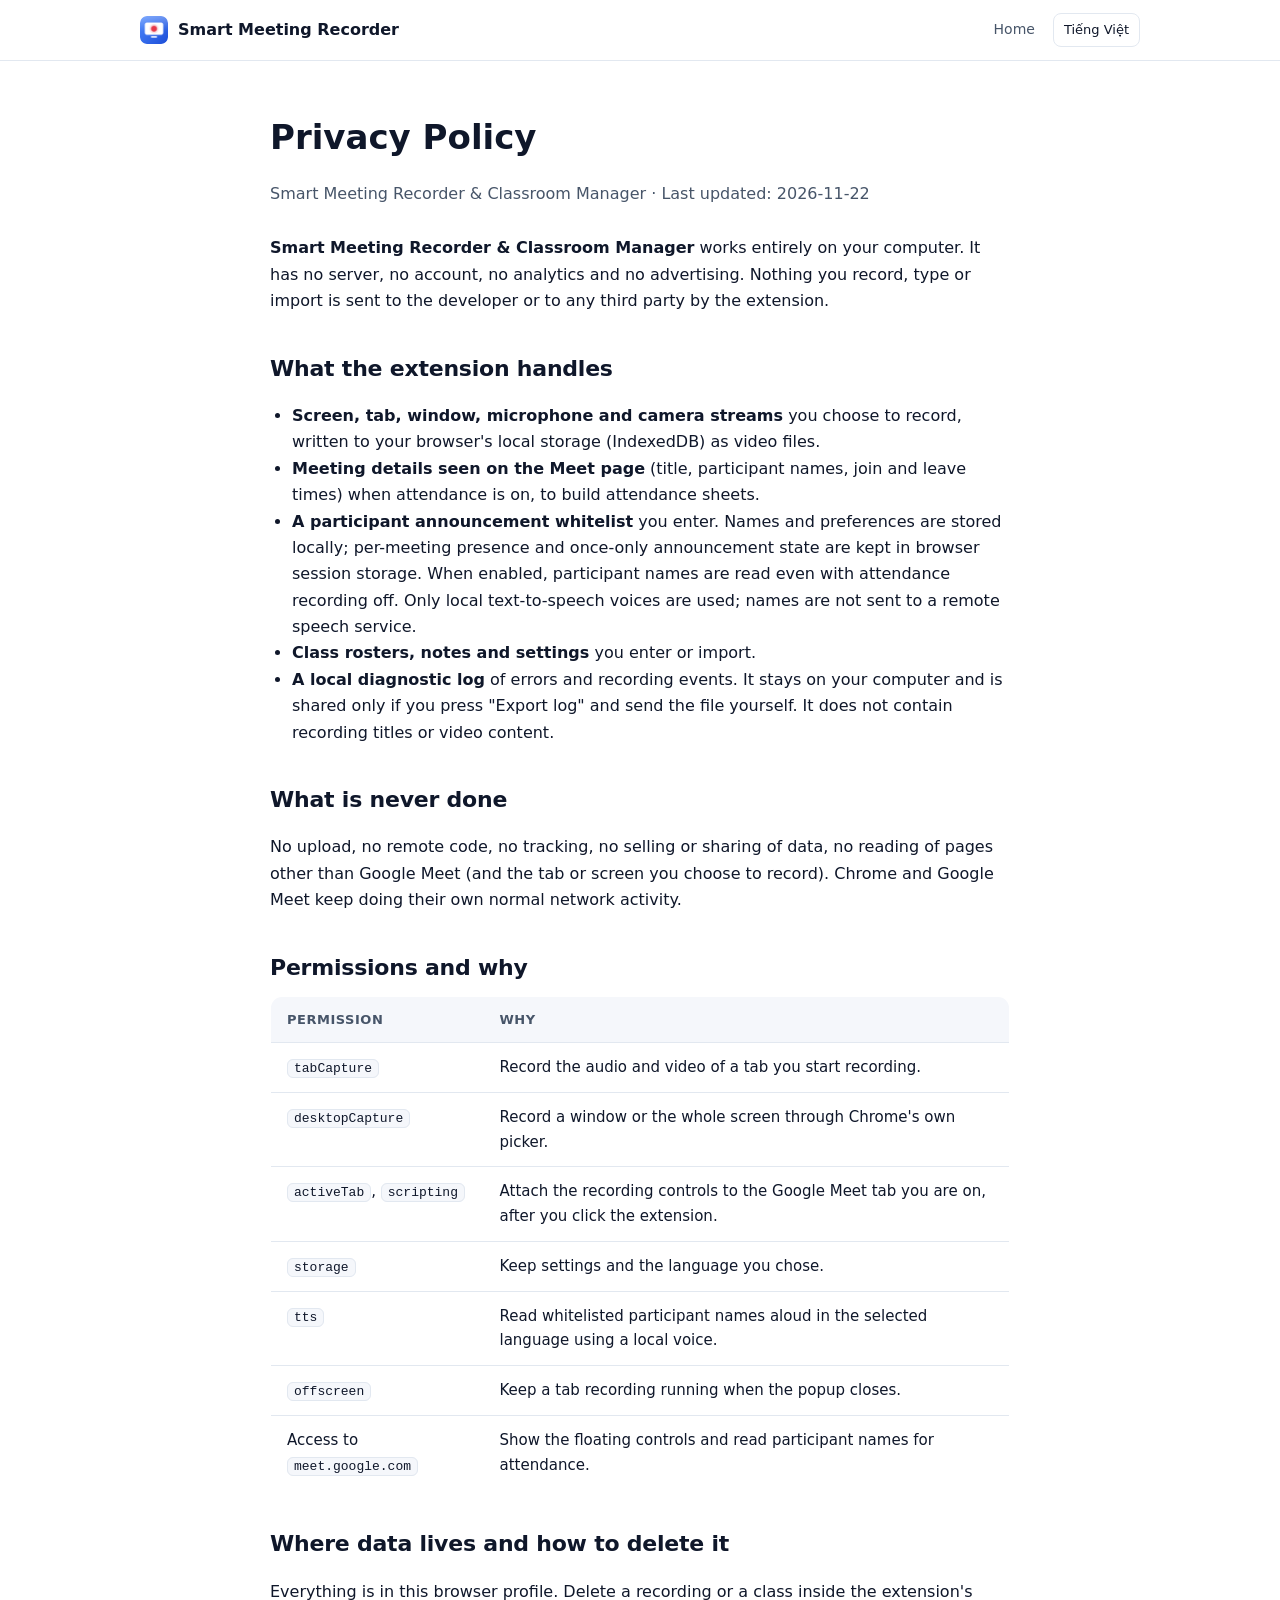
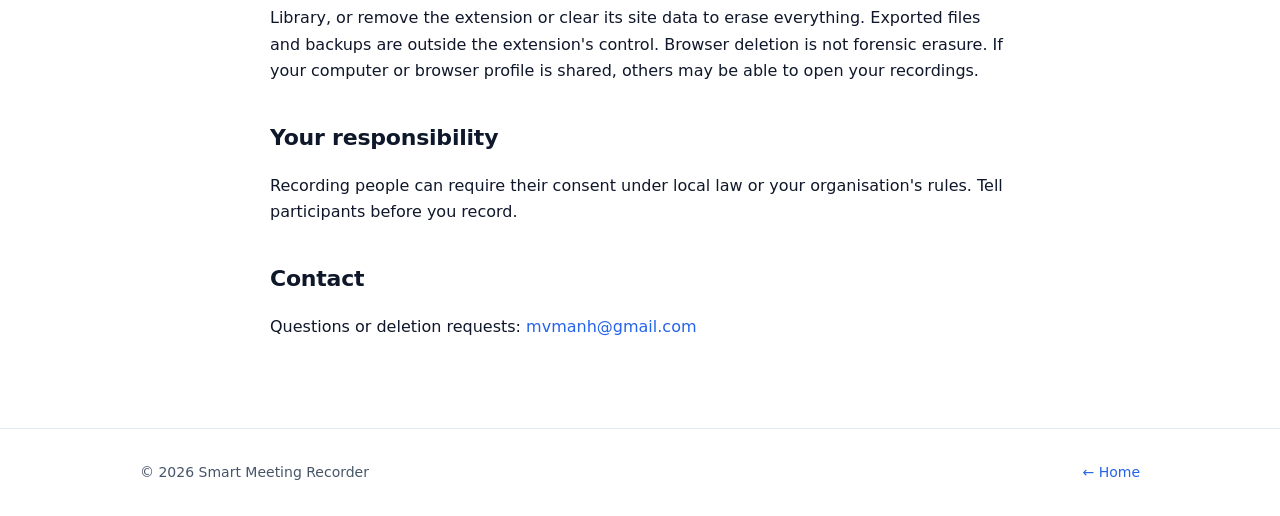
==== privacy.html @ 521e9485 "Initial site: Smart Meeting Recorder landing and privacy policy Co-Authored-By: Claude Sonnet 5.5 <n" ====
<!doctype html>
<html lang="vi"><head><meta charset="utf-8"><meta name="viewport" content="width=device-width,initial-scale=1">
<title>Privacy Policy / Chính sách quyền riêng tư — Smart Meeting Recorder</title>
<meta name="description" content="Privacy policy of Smart Meeting Recorder & Classroom Manager.">
<link rel="icon" href="favicon.png"><link rel="stylesheet" href="style.css"><script src="lang.js"></script></head>
<body data-tvi="Chính sách quyền riêng tư — Smart Meeting Recorder" data-ten="Privacy Policy — Smart Meeting Recorder">
<header class="nav"><div class="wrap"><a class="brand" href="./"><img src="icon-128.png" alt=""><span>Smart Meeting Recorder</span></a>
<nav><a href="./"><span data-l="vi">Trang chủ</span><span data-l="en">Home</span></a><button class="lang" id="lang" type="button">English</button></nav></div></header>
<main class="wrap doc">
<div data-l="en"><h1>Privacy Policy</h1><p class="meta">Smart Meeting Recorder &amp; Classroom Manager · Last updated: 2026-11-22</p>
<p><b>Smart Meeting Recorder &amp; Classroom Manager</b> works entirely on your computer. It has no server, no account, no analytics and no advertising. Nothing you record, type or import is sent to the developer or to any third party by the extension.</p>
<h2>What the extension handles</h2><ul>
<li><b>Screen, tab, window, microphone and camera streams</b> you choose to record, written to your browser's local storage (IndexedDB) as video files.</li>
<li><b>Meeting details seen on the Meet page</b> (title, participant names, join and leave times) when attendance is on, to build attendance sheets.</li>
<li><b>A participant announcement whitelist</b> you enter. Names and preferences are stored locally; per-meeting presence and once-only announcement state are kept in browser session storage. When enabled, participant names are read even with attendance recording off. Only local text-to-speech voices are used; names are not sent to a remote speech service.</li>
<li><b>Class rosters, notes and settings</b> you enter or import.</li>
<li><b>A local diagnostic log</b> of errors and recording events. It stays on your computer and is shared only if you press "Export log" and send the file yourself. It does not contain recording titles or video content.</li></ul>
<h2>What is never done</h2><p>No upload, no remote code, no tracking, no selling or sharing of data, no reading of pages other than Google Meet (and the tab or screen you choose to record). Chrome and Google Meet keep doing their own normal network activity.</p>
<h2>Permissions and why</h2><table><tr><th>Permission</th><th>Why</th></tr>
<tr><td><code>tabCapture</code></td><td>Record the audio and video of a tab you start recording.</td></tr>
<tr><td><code>desktopCapture</code></td><td>Record a window or the whole screen through Chrome's own picker.</td></tr>
<tr><td><code>activeTab</code>, <code>scripting</code></td><td>Attach the recording controls to the Google Meet tab you are on, after you click the extension.</td></tr>
<tr><td><code>storage</code></td><td>Keep settings and the language you chose.</td></tr>
<tr><td><code>tts</code></td><td>Read whitelisted participant names aloud in the selected language using a local voice.</td></tr>
<tr><td><code>offscreen</code></td><td>Keep a tab recording running when the popup closes.</td></tr>
<tr><td>Access to <code>meet.google.com</code></td><td>Show the floating controls and read participant names for attendance.</td></tr></table>
<h2>Where data lives and how to delete it</h2><p>Everything is in this browser profile. Delete a recording or a class inside the extension's Library, or remove the extension or clear its site data to erase everything. Exported files and backups are outside the extension's control. Browser deletion is not forensic erasure. If your computer or browser profile is shared, others may be able to open your recordings.</p>
<h2>Your responsibility</h2><p>Recording people can require their consent under local law or your organisation's rules. Tell participants before you record.</p>
<h2>Contact</h2><p>Questions or deletion requests: <a href="mailto:mvmanh@gmail.com">mvmanh@gmail.com</a></p></div>
<div data-l="vi"><h1>Chính sách quyền riêng tư</h1><p class="meta">Smart Meeting Recorder &amp; Classroom Manager · Cập nhật: 22/11/2026</p>
<p><b>Smart Meeting Recorder &amp; Classroom Manager</b> chạy hoàn toàn trên máy của bạn. Không có máy chủ, không tài khoản, không thống kê, không quảng cáo. Extension không gửi bất cứ thứ gì bạn ghi, gõ hoặc nhập cho nhà phát triển hay bên thứ ba.</p>
<h2>Dữ liệu được xử lý</h2><ul>
<li><b>Luồng màn hình, tab, cửa sổ, micro và camera</b> bạn chọn ghi, lưu trong bộ nhớ cục bộ của trình duyệt (IndexedDB) dưới dạng file video.</li>
<li><b>Thông tin cuộc họp hiện trên trang Meet</b> (tên cuộc họp, tên người tham gia, giờ vào/ra) khi bật điểm danh, để lập bảng điểm danh.</li>
<li><b>Danh sách tên cho thông báo ra/vào</b> do bạn nhập. Tên và tùy chọn được lưu cục bộ; trạng thái hiện diện và giới hạn đọc một lần được giữ trong phiên trình duyệt. Khi bật thông báo, tiện ích đọc tên người tham gia kể cả khi tắt điểm danh. Chỉ dùng giọng đọc cục bộ; tên không được gửi tới dịch vụ đọc giọng nói từ xa.</li>
<li><b>Danh sách lớp, ghi chú và cài đặt</b> do bạn nhập hoặc nhập từ file.</li>
<li><b>Nhật ký chẩn đoán cục bộ</b> về lỗi và sự kiện ghi hình. Chỉ rời máy khi bạn bấm "Xuất nhật ký" và tự gửi đi; không chứa tên bản ghi hay nội dung video.</li></ul>
<h2>Không bao giờ</h2><p>Tải lên, chạy mã từ xa, theo dõi, bán hoặc chia sẻ dữ liệu, đọc các trang khác ngoài Google Meet (và tab hay màn hình bạn chọn ghi). Chrome và Google Meet vẫn hoạt động mạng bình thường của riêng chúng.</p>
<h2>Quyền và lý do</h2><table><tr><th>Quyền</th><th>Lý do</th></tr>
<tr><td><code>tabCapture</code></td><td>Ghi âm thanh và hình của tab bạn bắt đầu ghi.</td></tr>
<tr><td><code>desktopCapture</code></td><td>Ghi cửa sổ hoặc toàn màn hình qua hộp chọn của Chrome.</td></tr>
<tr><td><code>activeTab</code>, <code>scripting</code></td><td>Gắn thanh điều khiển vào tab Google Meet đang mở, sau khi bạn bấm extension.</td></tr>
<tr><td><code>storage</code></td><td>Lưu cài đặt và ngôn ngữ đã chọn.</td></tr>
<tr><td><code>tts</code></td><td>Đọc tên người tham gia trong danh sách theo ngôn ngữ đã chọn bằng giọng đọc cục bộ.</td></tr>
<tr><td><code>offscreen</code></td><td>Giữ bản ghi tab chạy khi popup đóng.</td></tr>
<tr><td>Truy cập <code>meet.google.com</code></td><td>Hiện thanh điều khiển nổi và đọc tên người tham gia để điểm danh.</td></tr></table>
<h2>Dữ liệu nằm ở đâu và cách xóa</h2><p>Mọi thứ nằm trong hồ sơ trình duyệt này. Xóa từng bản ghi hoặc lớp trong Thư viện, hoặc gỡ extension / xóa dữ liệu trang để xóa tất cả. File đã xuất và bản sao lưu nằm ngoài tầm kiểm soát của extension. Xóa trong trình duyệt không phải xóa an toàn kiểu pháp y. Nếu máy hoặc hồ sơ trình duyệt dùng chung, người khác có thể mở được bản ghi của bạn.</p>
<h2>Trách nhiệm của bạn</h2><p>Ghi hình người khác có thể cần sự đồng ý theo pháp luật hoặc quy định tổ chức. Hãy thông báo cho người tham gia trước khi ghi.</p>
<h2>Liên hệ</h2><p>Câu hỏi hoặc yêu cầu xóa dữ liệu: <a href="mailto:mvmanh@gmail.com">mvmanh@gmail.com</a></p></div>
</main>
<footer><div class="wrap"><span>© 2026 Smart Meeting Recorder</span><a href="./"><span data-l="vi">← Trang chủ</span><span data-l="en">← Home</span></a></div></footer>
</body></html>
---- style.css ----
:root{--bg:#fff;--bg2:#f5f7fb;--fg:#0f172a;--muted:#475569;--line:#e2e8f0;--brand:#2563eb;--brand-d:#1d4ed8;--card:#fff;--shadow:0 1px 2px rgba(15,23,42,.06),0 8px 24px rgba(15,23,42,.06)}
@media (prefers-color-scheme:dark){:root{--bg:#0b1220;--bg2:#101a2e;--fg:#e5e9f2;--muted:#9aa7bd;--line:#1f2b44;--brand:#5b9bff;--brand-d:#3b82f6;--card:#121c33;--shadow:0 1px 2px rgba(0,0,0,.4)}}
*{box-sizing:border-box}html{scroll-behavior:smooth}
body{margin:0;background:var(--bg);color:var(--fg);font:16px/1.65 system-ui,-apple-system,"Segoe UI",Roboto,"Helvetica Neue",Arial,sans-serif}
a{color:var(--brand);text-decoration:none}a:hover{text-decoration:underline}
.wrap{max-width:1040px;margin:0 auto;padding:0 20px}
header.nav{position:sticky;top:0;z-index:10;background:color-mix(in srgb,var(--bg) 88%,transparent);backdrop-filter:blur(10px);border-bottom:1px solid var(--line)}
.nav .wrap{display:flex;align-items:center;gap:20px;height:60px}
.brand{display:flex;align-items:center;gap:10px;font-weight:700;color:var(--fg)}.brand img{width:28px;height:28px;border-radius:7px}
.nav nav{margin-left:auto;display:flex;align-items:center;gap:18px;font-size:14px}.nav nav a{color:var(--muted)}.nav nav a:hover{color:var(--fg);text-decoration:none}
.lang{border:1px solid var(--line);background:var(--card);color:var(--fg);border-radius:8px;padding:5px 10px;font:inherit;font-size:13px;cursor:pointer}
.hero{padding:72px 0 56px;background:linear-gradient(180deg,var(--bg2),var(--bg));text-align:center}
.hero img.logo{width:88px;height:88px;border-radius:20px;box-shadow:var(--shadow)}
.hero h1{font-size:clamp(28px,5vw,46px);line-height:1.15;margin:22px auto 14px;max-width:760px;letter-spacing:-.02em}
.hero p.lead{font-size:18px;color:var(--muted);max-width:640px;margin:0 auto 28px}
.btns{display:flex;gap:12px;justify-content:center;flex-wrap:wrap}
.btn{display:inline-block;padding:12px 22px;border-radius:10px;font-weight:600;border:1px solid var(--line);background:var(--card);color:var(--fg)}
.btn:hover{text-decoration:none;border-color:var(--brand)}
.btn.primary{background:var(--brand-d);border-color:var(--brand-d);color:#fff}.btn.primary:hover{filter:brightness(1.08)}
.badges{margin-top:22px;display:flex;gap:8px;justify-content:center;flex-wrap:wrap}
.badge{font-size:13px;padding:4px 12px;border-radius:99px;background:var(--card);border:1px solid var(--line);color:var(--muted)}
section{padding:60px 0}section.alt{background:var(--bg2)}
h2{font-size:28px;letter-spacing:-.01em;margin:0 0 8px}.sub{color:var(--muted);margin:0 0 32px;max-width:640px}
.grid{display:grid;gap:18px;grid-template-columns:repeat(auto-fit,minmax(260px,1fr))}
.card{background:var(--card);border:1px solid var(--line);border-radius:14px;padding:22px;box-shadow:var(--shadow)}
.card h3{margin:0 0 6px;font-size:17px}.card p{margin:0;color:var(--muted);font-size:15px}.card .ic{font-size:26px;margin-bottom:10px}
ol.steps{counter-reset:s;list-style:none;padding:0;margin:0;display:grid;gap:14px}
ol.steps li{counter-increment:s;background:var(--card);border:1px solid var(--line);border-radius:12px;padding:16px 18px 16px 62px;position:relative}
ol.steps li:before{content:counter(s);position:absolute;left:18px;top:14px;width:32px;height:32px;border-radius:50%;background:var(--brand-d);color:#fff;font-weight:700;display:grid;place-items:center}
table{width:100%;border-collapse:collapse;background:var(--card);border:1px solid var(--line);border-radius:12px;overflow:hidden;font-size:15px}
th,td{text-align:left;padding:12px 16px;border-bottom:1px solid var(--line);vertical-align:top}th{background:var(--bg2);font-size:13px;text-transform:uppercase;letter-spacing:.04em;color:var(--muted)}tr:last-child td{border-bottom:0}
code,kbd{font:13px ui-monospace,SFMono-Regular,Menlo,monospace;background:var(--bg2);border:1px solid var(--line);border-radius:6px;padding:1px 6px}
details{background:var(--card);border:1px solid var(--line);border-radius:12px;padding:14px 18px;margin-bottom:10px}summary{cursor:pointer;font-weight:600}details p{color:var(--muted);margin:10px 0 0}
footer{border-top:1px solid var(--line);padding:32px 0;color:var(--muted);font-size:14px}footer .wrap{display:flex;gap:16px;flex-wrap:wrap;justify-content:space-between}
.doc{max-width:780px;padding:48px 20px 72px}.doc h1{font-size:34px;margin:0 0 6px}.doc h2{font-size:22px;margin:36px 0 10px}.doc h3{font-size:17px;margin:22px 0 6px}.doc .meta{color:var(--muted);margin-bottom:28px}.doc ul{padding-left:22px}
.note{background:var(--bg2);border-left:4px solid var(--brand);padding:12px 16px;border-radius:8px;margin:18px 0}
[data-l]{display:none}html[lang=vi] [data-l=vi],html[lang=en] [data-l=en]{display:revert}
@media(max-width:640px){.nav nav a.hide-sm{display:none}.hero{padding:48px 0 36px}th,td{padding:10px}}
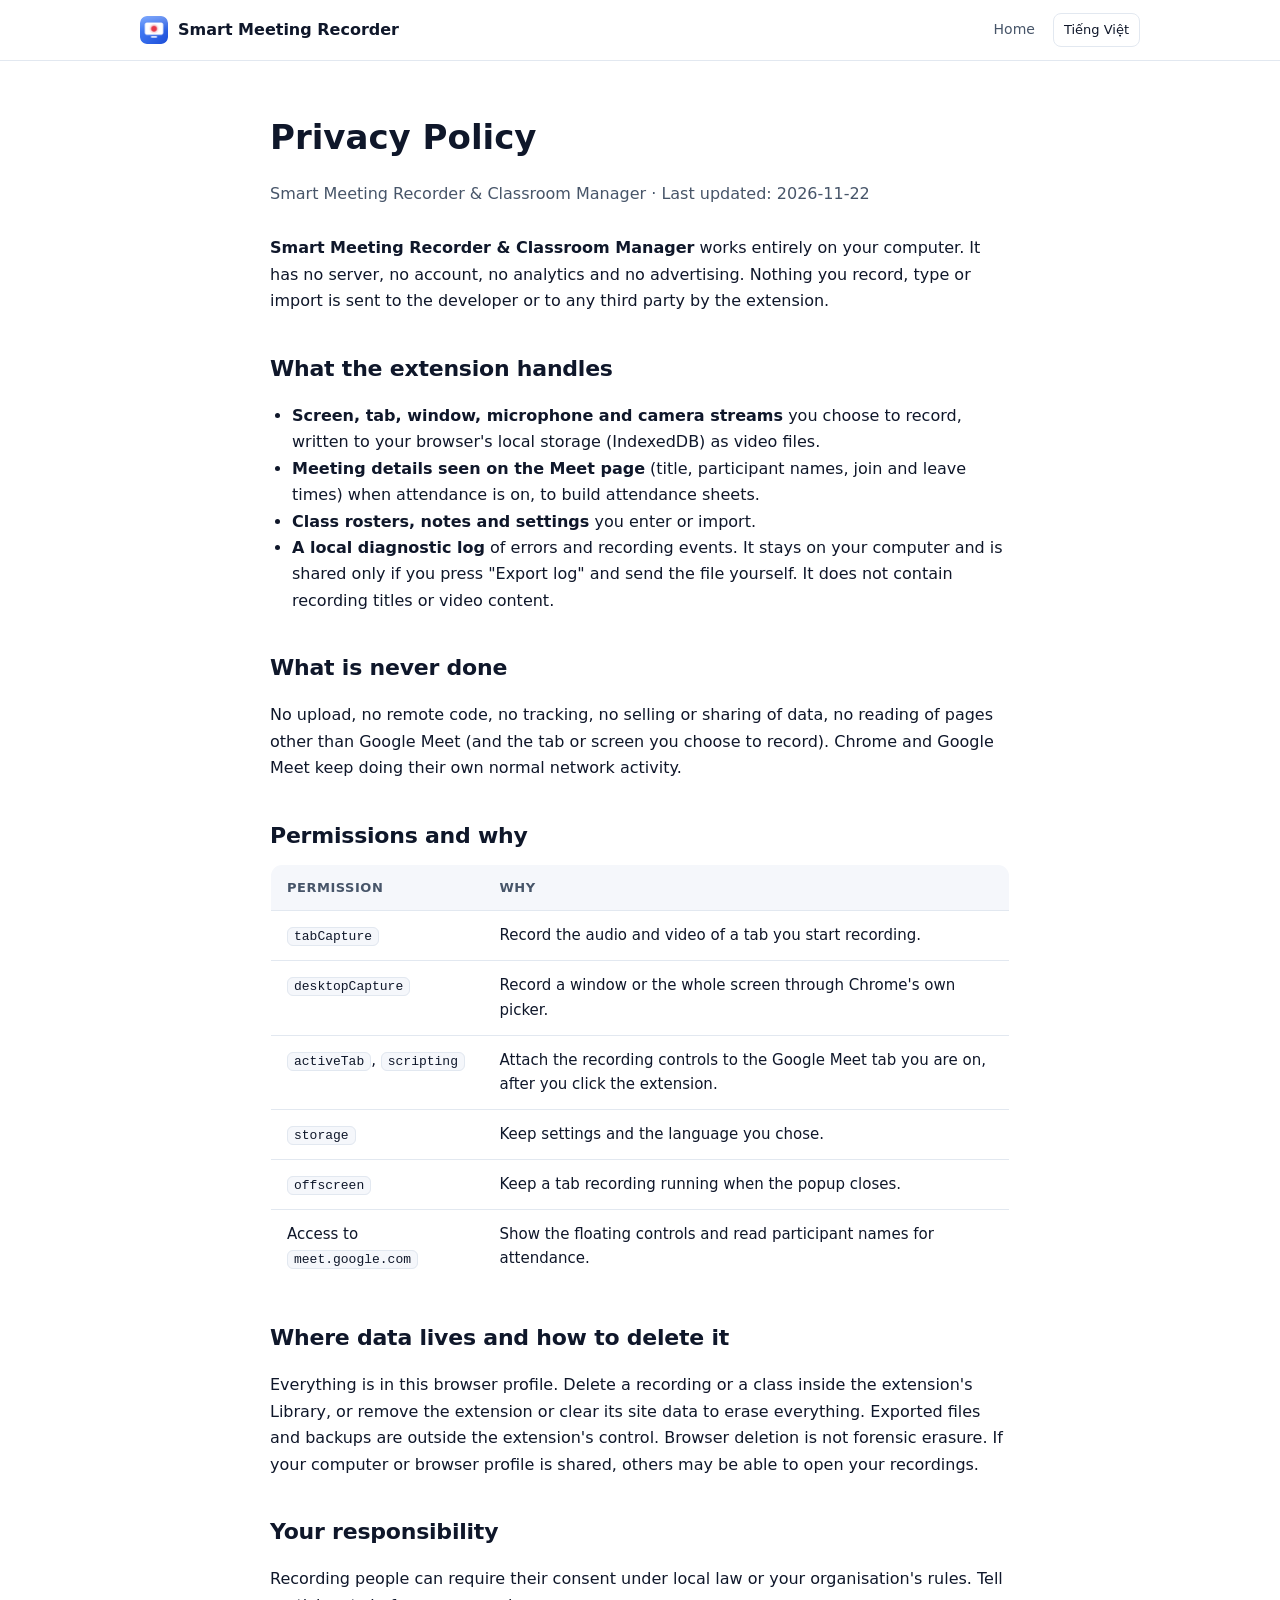
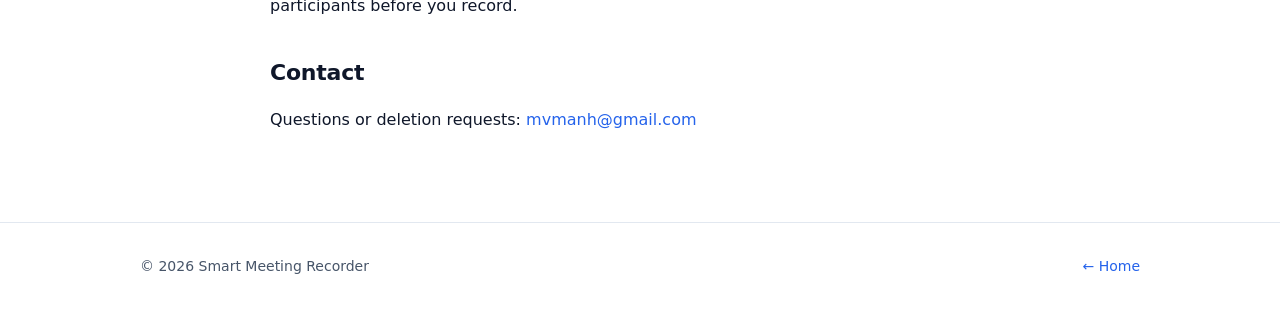
==== commit 9d255e63: "Update product screenshots and feature showcase" ====
--- a/privacy.html
+++ b/privacy.html
@@ -12,7 +12,6 @@
 <h2>What the extension handles</h2><ul>
 <li><b>Screen, tab, window, microphone and camera streams</b> you choose to record, written to your browser's local storage (IndexedDB) as video files.</li>
 <li><b>Meeting details seen on the Meet page</b> (title, participant names, join and leave times) when attendance is on, to build attendance sheets.</li>
-<li><b>A participant announcement whitelist</b> you enter. Names and preferences are stored locally; per-meeting presence and once-only announcement state are kept in browser session storage. When enabled, participant names are read even with attendance recording off. Only local text-to-speech voices are used; names are not sent to a remote speech service.</li>
 <li><b>Class rosters, notes and settings</b> you enter or import.</li>
 <li><b>A local diagnostic log</b> of errors and recording events. It stays on your computer and is shared only if you press "Export log" and send the file yourself. It does not contain recording titles or video content.</li></ul>
 <h2>What is never done</h2><p>No upload, no remote code, no tracking, no selling or sharing of data, no reading of pages other than Google Meet (and the tab or screen you choose to record). Chrome and Google Meet keep doing their own normal network activity.</p>
@@ -21,7 +20,6 @@
 <tr><td><code>desktopCapture</code></td><td>Record a window or the whole screen through Chrome's own picker.</td></tr>
 <tr><td><code>activeTab</code>, <code>scripting</code></td><td>Attach the recording controls to the Google Meet tab you are on, after you click the extension.</td></tr>
 <tr><td><code>storage</code></td><td>Keep settings and the language you chose.</td></tr>
-<tr><td><code>tts</code></td><td>Read whitelisted participant names aloud in the selected language using a local voice.</td></tr>
 <tr><td><code>offscreen</code></td><td>Keep a tab recording running when the popup closes.</td></tr>
 <tr><td>Access to <code>meet.google.com</code></td><td>Show the floating controls and read participant names for attendance.</td></tr></table>
 <h2>Where data lives and how to delete it</h2><p>Everything is in this browser profile. Delete a recording or a class inside the extension's Library, or remove the extension or clear its site data to erase everything. Exported files and backups are outside the extension's control. Browser deletion is not forensic erasure. If your computer or browser profile is shared, others may be able to open your recordings.</p>
@@ -32,7 +30,6 @@
 <h2>Dữ liệu được xử lý</h2><ul>
 <li><b>Luồng màn hình, tab, cửa sổ, micro và camera</b> bạn chọn ghi, lưu trong bộ nhớ cục bộ của trình duyệt (IndexedDB) dưới dạng file video.</li>
 <li><b>Thông tin cuộc họp hiện trên trang Meet</b> (tên cuộc họp, tên người tham gia, giờ vào/ra) khi bật điểm danh, để lập bảng điểm danh.</li>
-<li><b>Danh sách tên cho thông báo ra/vào</b> do bạn nhập. Tên và tùy chọn được lưu cục bộ; trạng thái hiện diện và giới hạn đọc một lần được giữ trong phiên trình duyệt. Khi bật thông báo, tiện ích đọc tên người tham gia kể cả khi tắt điểm danh. Chỉ dùng giọng đọc cục bộ; tên không được gửi tới dịch vụ đọc giọng nói từ xa.</li>
 <li><b>Danh sách lớp, ghi chú và cài đặt</b> do bạn nhập hoặc nhập từ file.</li>
 <li><b>Nhật ký chẩn đoán cục bộ</b> về lỗi và sự kiện ghi hình. Chỉ rời máy khi bạn bấm "Xuất nhật ký" và tự gửi đi; không chứa tên bản ghi hay nội dung video.</li></ul>
 <h2>Không bao giờ</h2><p>Tải lên, chạy mã từ xa, theo dõi, bán hoặc chia sẻ dữ liệu, đọc các trang khác ngoài Google Meet (và tab hay màn hình bạn chọn ghi). Chrome và Google Meet vẫn hoạt động mạng bình thường của riêng chúng.</p>
@@ -41,7 +38,6 @@
 <tr><td><code>desktopCapture</code></td><td>Ghi cửa sổ hoặc toàn màn hình qua hộp chọn của Chrome.</td></tr>
 <tr><td><code>activeTab</code>, <code>scripting</code></td><td>Gắn thanh điều khiển vào tab Google Meet đang mở, sau khi bạn bấm extension.</td></tr>
 <tr><td><code>storage</code></td><td>Lưu cài đặt và ngôn ngữ đã chọn.</td></tr>
-<tr><td><code>tts</code></td><td>Đọc tên người tham gia trong danh sách theo ngôn ngữ đã chọn bằng giọng đọc cục bộ.</td></tr>
 <tr><td><code>offscreen</code></td><td>Giữ bản ghi tab chạy khi popup đóng.</td></tr>
 <tr><td>Truy cập <code>meet.google.com</code></td><td>Hiện thanh điều khiển nổi và đọc tên người tham gia để điểm danh.</td></tr></table>
 <h2>Dữ liệu nằm ở đâu và cách xóa</h2><p>Mọi thứ nằm trong hồ sơ trình duyệt này. Xóa từng bản ghi hoặc lớp trong Thư viện, hoặc gỡ extension / xóa dữ liệu trang để xóa tất cả. File đã xuất và bản sao lưu nằm ngoài tầm kiểm soát của extension. Xóa trong trình duyệt không phải xóa an toàn kiểu pháp y. Nếu máy hoặc hồ sơ trình duyệt dùng chung, người khác có thể mở được bản ghi của bạn.</p>
--- a/style.css
+++ b/style.css
@@ -36,3 +36,53 @@
 .note{background:var(--bg2);border-left:4px solid var(--brand);padding:12px 16px;border-radius:8px;margin:18px 0}
 [data-l]{display:none}html[lang=vi] [data-l=vi],html[lang=en] [data-l=en]{display:revert}
 @media(max-width:640px){.nav nav a.hide-sm{display:none}.hero{padding:48px 0 36px}th,td{padding:10px}}
+/* ---- v2 additions ---- */
+.hero{position:relative;overflow:hidden;padding-bottom:0}
+.hero:before{content:"";position:absolute;inset:-120px -10% auto -10%;height:420px;background:radial-gradient(60% 100% at 50% 0,color-mix(in srgb,var(--brand) 22%,transparent),transparent 70%);pointer-events:none}
+.hero .wrap{position:relative}
+.eyebrow{display:inline-block;font-size:13px;font-weight:600;color:var(--brand);background:color-mix(in srgb,var(--brand) 12%,transparent);padding:5px 14px;border-radius:99px;margin-bottom:6px}
+.grad{background:linear-gradient(90deg,var(--brand),#7c3aed);-webkit-background-clip:text;background-clip:text;color:transparent}
+.frame{border:1px solid var(--line);border-radius:14px;background:var(--card);box-shadow:0 2px 6px rgba(15,23,42,.08),0 24px 60px rgba(15,23,42,.14);overflow:hidden}
+.frame .bar{display:flex;gap:7px;align-items:center;height:34px;padding:0 14px;background:var(--bg2);border-bottom:1px solid var(--line)}
+.frame .bar i{width:11px;height:11px;border-radius:50%;background:#cbd5e1;display:block}
+.frame .bar i:nth-child(1){background:#f87171}.frame .bar i:nth-child(2){background:#fbbf24}.frame .bar i:nth-child(3){background:#34d399}
+.frame img{display:block;width:100%;height:auto}
+.hero-shot{max-width:960px;margin:52px auto 0;border-bottom-left-radius:0;border-bottom-right-radius:0;border-bottom:0}
+.stats{display:grid;grid-template-columns:repeat(auto-fit,minmax(170px,1fr));gap:12px;padding:30px 0}
+.stat{text-align:center;padding:10px}.stat b{display:block;font-size:26px;letter-spacing:-.02em}.stat span{color:var(--muted);font-size:14px}
+.show{display:grid;grid-template-columns:1fr 1.15fr;gap:48px;align-items:center;padding:28px 0}
+.show.rev{grid-template-columns:1.15fr 1fr}.show.rev .txt{order:2}
+.show .tag{font-size:12px;font-weight:700;letter-spacing:.08em;text-transform:uppercase;color:var(--brand)}
+.show h3{font-size:26px;line-height:1.25;margin:6px 0 10px;letter-spacing:-.01em}
+.show p{color:var(--muted);margin:0 0 14px}
+.ticks{list-style:none;padding:0;margin:0;display:grid;gap:8px}
+.ticks li{position:relative;padding-left:28px;font-size:15px}
+.ticks li:before{content:"✓";position:absolute;left:0;top:1px;width:20px;height:20px;border-radius:50%;background:color-mix(in srgb,var(--brand) 15%,transparent);color:var(--brand);font-size:12px;font-weight:700;display:grid;place-items:center}
+.grid.f4{grid-template-columns:repeat(auto-fit,minmax(220px,1fr))}
+.card.sm{padding:18px;box-shadow:none}.card.sm .ic{font-size:22px;margin-bottom:6px}.card.sm h3{font-size:16px}.card.sm p{font-size:14px}
+.card:hover{border-color:color-mix(in srgb,var(--brand) 55%,var(--line))}
+.who{display:grid;gap:18px;grid-template-columns:repeat(auto-fit,minmax(230px,1fr))}
+.who .card{text-align:left}
+.keys{display:grid;gap:10px;grid-template-columns:repeat(auto-fit,minmax(240px,1fr))}
+.key{display:flex;align-items:center;gap:14px;background:var(--card);border:1px solid var(--line);border-radius:12px;padding:14px 16px}
+.key span{color:var(--muted);font-size:14px}
+.cta{background:linear-gradient(135deg,var(--brand-d),#6d28d9);color:#fff;border-radius:22px;padding:52px 28px;text-align:center}
+.cta h2{color:#fff;margin-bottom:8px}.cta p{color:#e0e7ff;margin:0 auto 24px;max-width:560px}
+.cta .btn.primary{background:#fff;color:#1e3a8a;border-color:#fff}
+.center{text-align:center}.center .sub{margin-left:auto;margin-right:auto}
+@media(max-width:820px){.show,.show.rev{grid-template-columns:1fr;gap:22px}.show.rev .txt{order:0}}
+.nav nav a,.brand span{white-space:nowrap}
+@media(max-width:480px){.brand span{display:none}.nav .wrap{gap:10px}.nav nav{gap:12px}}
+
+.feature-image{display:block;cursor:zoom-in}
+.feature-image:focus-visible{outline:3px solid var(--brand);outline-offset:4px}
+.feature-image.hero-shot{border:1px solid var(--line);border-radius:14px}
+#features .show{grid-template-columns:minmax(0,1fr) minmax(0,2fr);gap:32px}
+#features .show.rev{grid-template-columns:minmax(0,2fr) minmax(0,1fr)}
+.attendance-gallery{display:grid;grid-template-columns:minmax(0,2fr) minmax(0,1fr);gap:24px;padding:12px 0 32px;align-items:start}
+.attendance-gallery figure{margin:0}
+.attendance-gallery figcaption{margin-top:10px;color:var(--muted);font-size:14px}
+@media(max-width:820px){
+  #features .show,#features .show.rev,.attendance-gallery{grid-template-columns:minmax(0,1fr);gap:18px}
+  .attendance-gallery figure:last-child{max-width:520px}
+}
